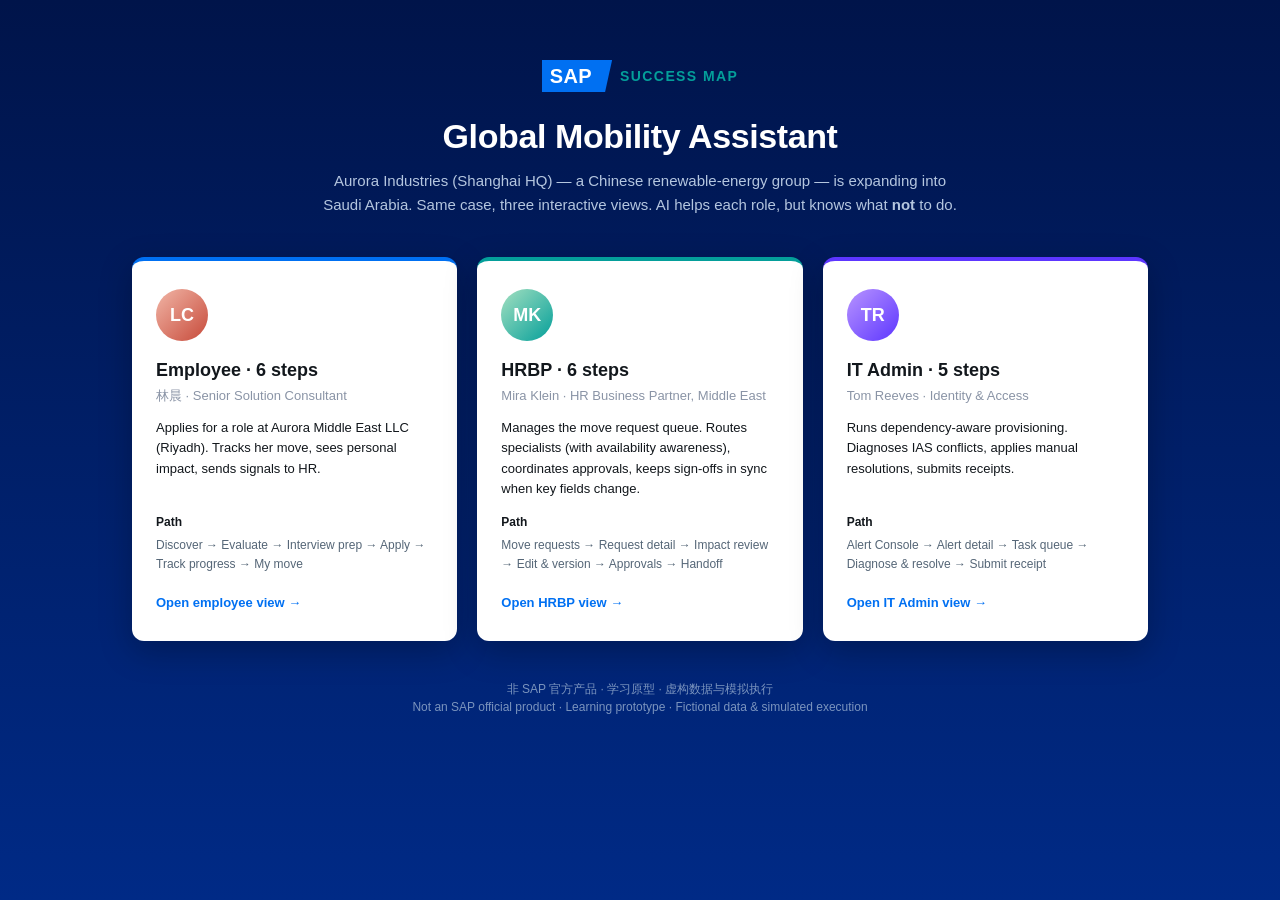
==== prototype/index.html @ 8faf38ea "Remove landing demo-note (redundant with live presentation)" ====
<!DOCTYPE html>
<html lang="en">
<head>
  <meta charset="UTF-8" />
  <meta name="viewport" content="width=device-width, initial-scale=1" />
  <title>Global Mobility Assistant · Role Selector</title>
  <link rel="stylesheet" href="shared/tokens.css" />
  <link rel="stylesheet" href="shared/shell.css" />
  <style>
    body { background: linear-gradient(180deg, #00144A 0%, #002A86 100%); min-height: 100vh; color: #fff; }
    .landing { max-width: 1080px; margin: 0 auto; padding: 60px 32px 100px; }
    .landing-header { text-align: center; margin-bottom: 40px; }
    .landing-header .logo { display: inline-flex; align-items: center; gap: 8px; margin-bottom: 20px; }
    .landing-header h1 { font-size: 34px; font-weight: 700; margin: 0 0 8px; letter-spacing: -0.4px; }
    .landing-header .subtitle { color: #B4C6DF; font-size: 15px; max-width: 640px; margin: 0 auto; line-height: 1.6; }
    .role-grid { display: grid; grid-template-columns: repeat(3, 1fr); gap: 20px; margin-bottom: 40px; }
    .role-card {
      background: #fff; color: var(--text-primary);
      border-radius: 12px; padding: 28px 24px; text-decoration: none;
      box-shadow: 0 10px 32px rgba(0,0,0,0.25);
      transition: transform 0.15s, box-shadow 0.15s;
      display: flex; flex-direction: column;
      border-top: 4px solid var(--sap-blue);
    }
    .role-card:hover { transform: translateY(-4px); box-shadow: 0 14px 42px rgba(0,0,0,0.3); text-decoration: none; }
    .role-card.employee { border-top-color: var(--role-employee); }
    .role-card.hrbp { border-top-color: var(--role-hrbp); }
    .role-card.it { border-top-color: var(--role-it); }
    .role-card .role-avatar {
      width: 52px; height: 52px; border-radius: 50%;
      display: flex; align-items: center; justify-content: center;
      color: #fff; font-weight: 700; font-size: 18px; margin-bottom: 16px;
    }
    .role-card.employee .role-avatar { background: linear-gradient(135deg, #F1B6A7, #C74A3A); }
    .role-card.hrbp .role-avatar     { background: linear-gradient(135deg, #A4E0C0, #049F9A); }
    .role-card.it .role-avatar       { background: linear-gradient(135deg, #B894FF, #5D36FF); }
    .role-card h2 { margin: 0 0 4px; font-size: 18px; }
    .role-card .role-person { color: var(--text-muted); font-size: 13px; margin-bottom: 12px; }
    .role-card .role-desc { color: var(--text-primary); font-size: 13px; line-height: 1.55; margin-bottom: 14px; flex: 1; }
    .role-card .steps { font-size: 12px; color: var(--text-secondary); line-height: 1.6; margin-bottom: 12px; }
    .role-card .steps b { display: block; color: var(--text-primary); margin-bottom: 4px; }
    .role-card .role-open { margin-top: 8px; color: var(--sap-blue); font-weight: 600; font-size: 13px; }
    .landing-footer { text-align: center; margin-top: 40px; color: #7A94BE; font-size: 12px; }
  </style>
</head>
<body>
  <div class="landing">
    <div class="landing-header">
      <div class="logo">
        <span class="brand-logo" style="background:#0070F2;color:#fff;font-weight:800;padding:6px 10px 6px 8px;font-size:20px;clip-path:polygon(0 0,100% 0,90% 100%,0 100%);padding-right:20px;">SAP</span>
        <span style="color:#049F9A; font-size:14px; letter-spacing:1.4px; font-weight:600;">SUCCESS MAP</span>
      </div>
      <h1>Global Mobility Assistant</h1>
      <div class="subtitle">
        Aurora Industries (Shanghai HQ) — a Chinese renewable-energy group — is expanding into Saudi Arabia.
        Same case, three interactive views. AI helps each role, but knows what <b>not</b> to do.
      </div>
    </div>

    <div class="role-grid">
      <a class="role-card employee" href="employee.html" target="_blank">
        <div class="role-avatar">LC</div>
        <h2>Employee · 6 steps</h2>
        <div class="role-person">林晨 · Senior Solution Consultant</div>
        <div class="role-desc">
          Applies for a role at Aurora Middle East LLC (Riyadh). Tracks her move, sees personal impact, sends signals to HR.
        </div>
        <div class="steps">
          <b>Path</b>
          Discover → Evaluate → Interview prep → Apply → Track progress → My move
        </div>
        <div class="role-open">Open employee view →</div>
      </a>

      <a class="role-card hrbp" href="hrbp.html" target="_blank">
        <div class="role-avatar">MK</div>
        <h2>HRBP · 6 steps</h2>
        <div class="role-person">Mira Klein · HR Business Partner, Middle East</div>
        <div class="role-desc">
          Manages the move request queue. Routes specialists (with availability awareness), coordinates approvals, keeps sign-offs in sync when key fields change.
        </div>
        <div class="steps">
          <b>Path</b>
          Move requests → Request detail → Impact review → Edit &amp; version → Approvals → Handoff
        </div>
        <div class="role-open">Open HRBP view →</div>
      </a>

      <a class="role-card it" href="it.html" target="_blank">
        <div class="role-avatar">TR</div>
        <h2>IT Admin · 5 steps</h2>
        <div class="role-person">Tom Reeves · Identity & Access</div>
        <div class="role-desc">
          Runs dependency-aware provisioning. Diagnoses IAS conflicts, applies manual resolutions, submits receipts.
        </div>
        <div class="steps">
          <b>Path</b>
          Alert Console → Alert detail → Task queue → Diagnose &amp; resolve → Submit receipt
        </div>
        <div class="role-open">Open IT Admin view →</div>
      </a>
    </div>

    <div class="landing-footer">
      非 SAP 官方产品 · 学习原型 · 虚构数据与模拟执行<br>
      Not an SAP official product · Learning prototype · Fictional data & simulated execution
    </div>
  </div>
</body>
</html>
---- prototype/shared/tokens.css ----
/* ============================================================
   Global Mobility Assistant — SAP Horizon design tokens
   Extracted from SAP_SuccessFactors.potx theme (structural only).
   Not for redistribution of SAP brand assets.
============================================================ */

:root {
  /* ---- SAP Horizon palette ---- */
  --sap-blue: #0070F2;          /* primary CTA / links */
  --sap-blue-hover: #0854A0;
  --sap-blue-2: #1B90FF;        /* sky blue accent */
  --sap-navy: #00144A;          /* top bar */
  --sap-navy-2: #002A86;
  --sap-teal: #049F9A;          /* "SUCCESS MAP" tone / decorative */
  --sap-teal-dark: #07838F;

  /* Joule */
  --joule-purple: #5D36FF;
  --joule-purple-hover: #4B27E0;
  --joule-purple-2: #7858FF;
  --joule-purple-soft: #F1EDFE;
  --joule-purple-border: #DCD0FA;
  --joule-purple-dark: #28004A;

  /* Status */
  --status-green: #188918;
  --status-green-2: #36A41D;
  --status-green-bg: #E6F4E6;
  --status-yellow: #8A6100;
  --status-yellow-bg: #FDF3D6;
  --status-red: #B0271A;
  --status-red-bg: #FBE7E4;
  --status-grey: #556677;
  --status-grey-bg: #EEF1F4;

  /* Neutrals */
  --text-primary: #12171C;
  --text-secondary: #556677;
  --text-muted: #8A94A6;
  --bg-page: #F5F6F7;
  --bg-card: #FFFFFF;
  --bg-strip: #EAF3FD;
  --border-soft: #E4E7EB;
  --border-mid: #C9CFD6;

  /* Capability tag palette */
  --tag-native: #34495E;
  --tag-native-bg: #E7ECF1;
  --tag-ai: var(--joule-purple);
  --tag-ai-bg: var(--joule-purple-soft);
  --tag-ext: #B04A0B;
  --tag-ext-bg: #FDECDD;

  /* Role accent — used to distinguish employee / HRBP / IT */
  --role-employee: #0070F2;
  --role-hrbp: #049F9A;
  --role-it: #5D36FF;

  --radius-card: 8px;
  --radius-btn: 4px;
  --shadow-card: 0 1px 2px rgba(0,20,74,0.05), 0 1px 3px rgba(0,20,74,0.04);

  /* SAP 72 Brand font stack — will fall back gracefully */
  --font-body: "72", "72 Brand", "72 Brand Medium",
               -apple-system, "Segoe UI", "Helvetica Neue", Arial, sans-serif;
}

* { box-sizing: border-box; }
html, body { margin: 0; padding: 0; height: 100%; }
body {
  font-family: var(--font-body);
  color: var(--text-primary);
  background: var(--bg-page);
  font-size: 14px;
  line-height: 1.45;
}
button { font-family: inherit; cursor: pointer; }
a { color: var(--sap-blue); text-decoration: none; }
a:hover { text-decoration: underline; }
---- prototype/shared/shell.css ----
/* ============================================================
   SF Success Map shell — shared across all 3 role pages
   Includes: top bar, main layout, cards, tables, buttons,
   info strips, capability tags, page header, phase stepper
============================================================ */

/* ---------------- Top bar ---------------- */
.topbar {
  background: var(--sap-navy);
  color: #fff;
  height: 56px;
  display: flex;
  align-items: center;
  padding: 0 20px;
  gap: 24px;
  position: sticky;
  top: 0;
  z-index: 40;
}
.brand {
  display: flex; align-items: center; gap: 6px;
}
.brand-logo {
  background: var(--sap-blue);
  color: #fff;
  font-weight: 800;
  padding: 5px 8px 5px 6px;
  font-size: 17px;
  letter-spacing: 0.4px;
  clip-path: polygon(0 0, 100% 0, 90% 100%, 0 100%);
  padding-right: 16px;
  line-height: 1;
}
.brand-suffix {
  color: var(--sap-teal);
  font-size: 12px;
  letter-spacing: 1.2px;
  font-weight: 600;
  padding-left: 6px;
}
.app-selector {
  display: flex; align-items: center; gap: 6px;
  padding: 6px 4px;
  cursor: pointer;
  font-weight: 600;
  font-size: 15px;
  color: #fff;
  margin-left: 6px;
}
.app-selector .caret { font-size: 11px; margin-top: 2px; opacity: 0.9; }

.searchbar {
  flex: 1;
  max-width: 460px;
  height: 32px;
  background: #FFFFFF;
  color: var(--text-muted);
  border-radius: 3px;
  padding: 0 12px;
  display: flex;
  align-items: center;
  font-style: italic;
  font-size: 13px;
  margin: 0 auto;
}

.topbar-icons {
  display: flex;
  align-items: center;
  gap: 18px;
}
.tb-icon {
  color: #fff;
  opacity: 0.9;
  cursor: pointer;
  font-size: 17px;
  position: relative;
  line-height: 1;
  display: inline-flex;
  align-items: center;
  justify-content: center;
  width: 22px; height: 22px;
}
.tb-icon:hover { opacity: 1; }
.tb-icon.joule-active {
  color: var(--joule-purple-2);
  opacity: 1;
}
.tb-icon .badge {
  position: absolute;
  top: -8px; right: -10px;
  background: #E00E28;
  color: #fff;
  font-size: 9px;
  padding: 1px 4px;
  border-radius: 8px;
  font-weight: 700;
  line-height: 1.2;
  min-width: 15px;
  text-align: center;
}

/* Role badge in top bar (small chip near avatar) */
.role-chip {
  padding: 4px 10px;
  border-radius: 12px;
  font-size: 11px;
  font-weight: 600;
  background: rgba(255,255,255,0.15);
  color: #fff;
  border: 1px solid rgba(255,255,255,0.25);
  letter-spacing: 0.3px;
}

.avatar {
  width: 32px; height: 32px;
  border-radius: 50%;
  color: #fff;
  display: flex; align-items: center; justify-content: center;
  font-weight: 600;
  font-size: 12px;
}
.avatar.employee { background: linear-gradient(135deg, #F1B6A7, #C74A3A); }
.avatar.hrbp     { background: linear-gradient(135deg, #A4E0C0, #049F9A); }
.avatar.it       { background: linear-gradient(135deg, #B894FF, #5D36FF); }

/* ---------------- Main layout ---------------- */
.app-shell {
  display: flex;
  min-height: calc(100vh - 56px);
}
.main-area {
  flex: 1;
  padding: 22px 32px 80px;
  overflow-y: auto;
  transition: margin-right 0.2s;
  max-width: 100%;
}
.main-area.joule-open { margin-right: 380px; }

/* ---------------- Page header ---------------- */
.page-header {
  display: flex;
  justify-content: space-between;
  align-items: center;
  margin-bottom: 18px;
  gap: 20px;
}
.page-title-wrap { flex: 1; }
.page-title {
  font-size: 24px;
  font-weight: 700;
  color: var(--text-primary);
  margin: 0;
  letter-spacing: -0.2px;
}
.page-sub {
  color: var(--text-secondary);
  font-size: 13px;
  margin-top: 4px;
}
.page-actions { display: flex; gap: 10px; align-items: center; }

/* ---------------- Buttons ---------------- */
.btn {
  border: 1px solid var(--border-mid);
  background: #fff;
  color: var(--text-primary);
  padding: 7px 14px;
  border-radius: var(--radius-btn);
  font-size: 13px;
  font-weight: 500;
}
.btn:hover:not(:disabled) { background: #F5F7FA; }
.btn.primary {
  background: var(--sap-blue);
  color: #fff;
  border-color: var(--sap-blue);
}
.btn.primary:hover:not(:disabled) { background: var(--sap-blue-hover); border-color: var(--sap-blue-hover); }
.btn.outlined {
  background: #fff;
  color: var(--sap-blue);
  border-color: var(--sap-blue);
}
.btn.outlined:hover { background: #EAF3FD; }
.btn.ghost { border-color: transparent; background: transparent; color: var(--sap-blue); }
.btn.danger { color: var(--status-red); border-color: var(--status-red); }
.btn.danger:hover:not(:disabled) { background: #FDF0EE; }
.btn:disabled { opacity: 0.5; cursor: not-allowed; }
.btn.sm { padding: 4px 10px; font-size: 12px; }

/* ---------------- Cards ---------------- */
.card {
  background: var(--bg-card);
  border: 1px solid var(--border-soft);
  border-radius: var(--radius-card);
  box-shadow: var(--shadow-card);
  margin-bottom: 16px;
  padding: 18px 20px;
}
.card-header {
  display: flex;
  justify-content: space-between;
  align-items: flex-start;
  margin-bottom: 14px;
  gap: 12px;
}
.card-title {
  font-size: 15px;
  font-weight: 600;
  color: var(--text-primary);
  margin: 0;
}
.card-sub {
  color: var(--text-secondary);
  font-size: 12px;
  margin-top: 4px;
}
.card-body { color: var(--text-primary); font-size: 13px; }

/* Capability tag (traceable to spec §3) */
.cap-tag {
  display: inline-block;
  font-size: 11px;
  padding: 2px 8px;
  border-radius: 10px;
  font-weight: 600;
  white-space: nowrap;
}
.cap-tag.native { background: var(--tag-native-bg); color: var(--tag-native); }
.cap-tag.ai { background: var(--tag-ai-bg); color: var(--tag-ai); }
.cap-tag.ext { background: var(--tag-ext-bg); color: var(--tag-ext); }

/* Status pills */
.pill {
  display: inline-block;
  font-size: 11px;
  padding: 2px 8px;
  border-radius: 10px;
  font-weight: 600;
}
.pill.green  { background: var(--status-green-bg);  color: var(--status-green); }
.pill.yellow { background: var(--status-yellow-bg); color: var(--status-yellow); }
.pill.red    { background: var(--status-red-bg);    color: var(--status-red); }
.pill.grey   { background: var(--status-grey-bg);   color: var(--status-grey); }
.pill.blue   { background: #E5F0FE; color: var(--sap-blue); }

/* Info strip */
.info-strip {
  background: var(--bg-strip);
  border: 1px solid #C7DBF7;
  color: #10314E;
  padding: 12px 16px;
  border-radius: 6px;
  font-size: 13px;
  margin-bottom: 16px;
  display: flex;
  align-items: flex-start;
  gap: 10px;
}
.info-strip .i-icon {
  width: 20px; height: 20px;
  background: var(--sap-blue); color: #fff;
  border-radius: 50%;
  display: flex; align-items: center; justify-content: center;
  font-weight: 700; font-size: 11px;
  flex-shrink: 0;
  font-style: italic;
}
.info-strip.warn { background: #FEF6E6; border-color: #F0D797; color: #6B4C00; }
.info-strip.warn .i-icon { background: #B58105; }
.info-strip.danger { background: var(--status-red-bg); border-color: #EFB4AC; color: var(--status-red); }
.info-strip.danger .i-icon { background: var(--status-red); }
.info-strip.success { background: var(--status-green-bg); border-color: #A9D9B8; color: var(--status-green); }
.info-strip.success .i-icon { background: var(--status-green); }

/* ---------------- Conclusion banner (Phase 6-style) ---------------- */
.conclusion-banner {
  background: linear-gradient(90deg, #FFF9E6, #FFF3D1);
  border: 1px solid #F0D797;
  border-left: 4px solid #D4991B;
  border-radius: 6px;
  padding: 16px 20px;
  margin-bottom: 20px;
  display: flex;
  align-items: center;
  gap: 14px;
}
.conclusion-banner .cb-icon {
  width: 36px; height: 36px;
  background: #D4991B; color: #fff;
  border-radius: 50%;
  display: flex; align-items: center; justify-content: center;
  font-weight: 700; font-size: 18px;
  flex-shrink: 0;
}
.conclusion-banner .cb-title { font-size: 16px; font-weight: 700; color: #6B4C00; margin: 0 0 2px; }
.conclusion-banner .cb-sub { font-size: 13px; color: #6B4C00; }
.conclusion-banner.green {
  background: linear-gradient(90deg, #EAF7EE, #D6EFDF);
  border-color: #A9D9B8;
  border-left-color: var(--status-green);
}
.conclusion-banner.green .cb-icon { background: var(--status-green); }
.conclusion-banner.green .cb-title,
.conclusion-banner.green .cb-sub { color: #1A4C29; }
.conclusion-banner.red {
  background: linear-gradient(90deg, #FDECE9, #FBDCD6);
  border-color: #EFB4AC;
  border-left-color: var(--status-red);
}
.conclusion-banner.red .cb-icon { background: var(--status-red); }
.conclusion-banner.red .cb-title,
.conclusion-banner.red .cb-sub { color: #6E1A11; }

/* ---------------- Data tables ---------------- */
.data-table {
  width: 100%;
  border-collapse: collapse;
  font-size: 13px;
}
.data-table th {
  text-align: left;
  padding: 10px;
  color: var(--text-secondary);
  font-weight: 600;
  border-bottom: 1px solid var(--border-soft);
  font-size: 12px;
  background: #FAFBFC;
}
.data-table td {
  padding: 10px;
  border-bottom: 1px solid var(--border-soft);
  vertical-align: top;
}
.data-table tr:last-child td { border-bottom: none; }
.data-table tr:hover td { background: #F7F8FA; }

/* ---------------- Progress track (employee milestones) ---------------- */
.progress-track {
  display: flex;
  gap: 0;
  padding: 20px 8px;
  overflow-x: auto;
}
.progress-step {
  flex: 1;
  min-width: 130px;
  text-align: center;
  position: relative;
  padding: 0 8px;
}
.progress-step::after {
  content: "";
  position: absolute;
  top: 16px; right: -50%;
  width: 100%; height: 2px;
  background: var(--border-mid);
  z-index: 0;
}
.progress-step:last-child::after { display: none; }
.progress-step.done::after { background: var(--status-green); }
.progress-step .dot {
  width: 32px; height: 32px;
  border-radius: 50%;
  background: #EEF1F4;
  border: 2px solid var(--border-mid);
  color: var(--text-secondary);
  display: flex; align-items: center; justify-content: center;
  font-weight: 700; font-size: 13px;
  margin: 0 auto;
  position: relative;
  z-index: 1;
}
.progress-step.done .dot {
  background: var(--status-green);
  border-color: var(--status-green);
  color: #fff;
}
.progress-step.active .dot {
  background: var(--sap-blue);
  border-color: var(--sap-blue);
  color: #fff;
  box-shadow: 0 0 0 4px rgba(0,112,242,0.15);
}
.progress-step .label {
  font-size: 12px;
  font-weight: 600;
  color: var(--text-primary);
  margin-top: 8px;
  line-height: 1.3;
}
.progress-step .sub { font-size: 11px; color: var(--text-muted); margin-top: 2px; }

/* ---------------- Utilities ---------------- */
.two-col { display: grid; grid-template-columns: 1fr 1fr; gap: 16px; }
.three-col { display: grid; grid-template-columns: repeat(3, 1fr); gap: 12px; }
.kv-list { list-style: none; padding: 0; margin: 0; }
.kv-list li { display: flex; padding: 7px 0; border-bottom: 1px dashed var(--border-soft); font-size: 13px; }
.kv-list li:last-child { border-bottom: none; }
.kv-list .k { width: 200px; color: var(--text-secondary); flex-shrink: 0; }
.kv-list .v { color: var(--text-primary); }

.mb-8 { margin-bottom: 8px; }
.mb-16 { margin-bottom: 16px; }
.mt-8 { margin-top: 8px; }
.mt-16 { margin-top: 16px; }
.hidden { display: none !important; }
.row { display: flex; gap: 8px; align-items: center; }
.row.wrap { flex-wrap: wrap; }
.spacer { flex: 1; }
.muted { color: var(--text-muted); font-size: 12px; }
.small { font-size: 12px; }
.mono { font-family: "SF Mono", Consolas, monospace; font-size: 12px; }
.bold { font-weight: 600; }
.chip { display: inline-block; padding: 2px 8px; background: #EEF1F4; border-radius: 10px; font-size: 11px; color: var(--text-secondary); }

/* Handoff card columns */
.handoff-col {
  padding: 12px 14px;
  border-radius: 6px;
  border: 1px solid var(--border-soft);
  background: #FAFBFC;
}
.handoff-col h4 { margin: 0 0 10px; font-size: 13px; font-weight: 600; display: flex; align-items: center; gap: 6px; }
.handoff-col.done { background: #F1F9F3; border-color: #C5E4CE; }
.handoff-col.done h4 { color: var(--status-green); }
.handoff-col.progress { background: #FFF9E6; border-color: #F0D797; }
.handoff-col.progress h4 { color: #8A6100; }
.handoff-col.paused { background: #F5F6F7; border-color: var(--border-mid); }
.handoff-col.paused h4 { color: var(--text-secondary); }
.handoff-col ul { margin: 0; padding-left: 0; list-style: none; }
.handoff-col li { font-size: 12.5px; padding: 6px 0; border-bottom: 1px dashed rgba(0,0,0,0.06); line-height: 1.5; }
.handoff-col li:last-child { border-bottom: none; }
.handoff-col li .sub { display: block; color: var(--text-muted); font-size: 11px; margin-top: 2px; }

/* Src labels */
.src-tag {
  display: inline-block;
  padding: 1px 6px;
  border-radius: 3px;
  background: #EEF1F4;
  color: var(--text-secondary);
  font-size: 11px;
  margin-left: 4px;
}
.src-tag.system { background: #E7ECF1; color: #34495E; }
.src-tag.self { background: #FFF3D6; color: #8A6100; }
.src-tag.unverified { background: #FBE7E4; color: var(--status-red); }

/* Global footer (compliance) */
.global-footer {
  position: fixed;
  left: 0; right: 0; bottom: 0;
  background: #FEF6E6;
  color: #6B4C00;
  border-top: 1px solid #F0D797;
  padding: 6px 20px;
  font-size: 11.5px;
  text-align: center;
  z-index: 30;
  font-weight: 500;
}
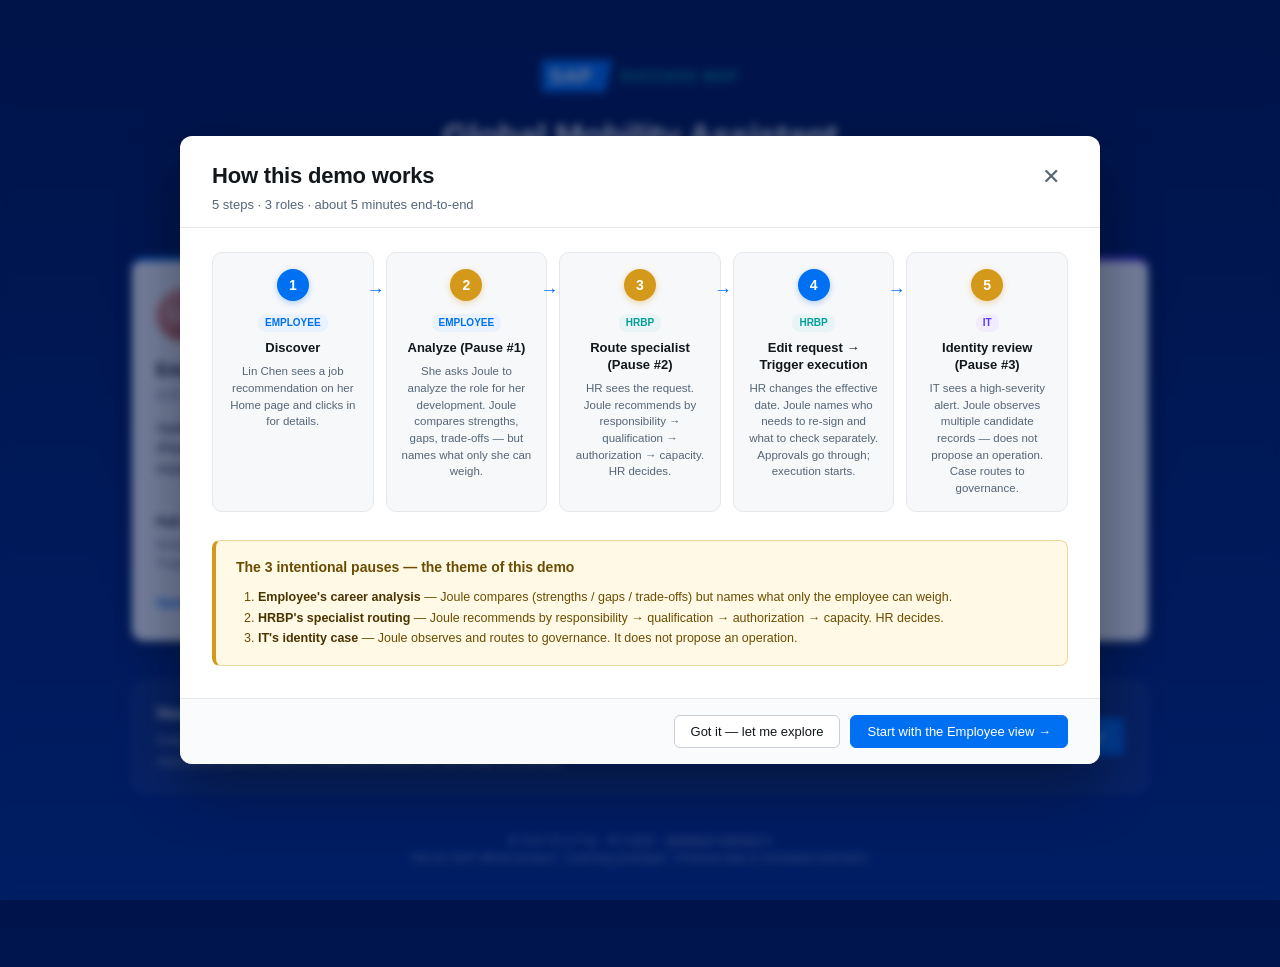
==== commit ce775294: "Add 5-layer guidance system: Landing intro, role ribbon, hint bubbles, Joule onboarding hooks, Guide" ====
--- a/prototype/index.html
+++ b/prototype/index.html
@@ -2,10 +2,11 @@
 <html lang="en">
 <head>
   <meta charset="UTF-8" />
-  <meta name="viewport" content="width=device-width, initial-scale=1" />
+  <meta name="viewport" content="width=device-width, initial-scale=1, viewport-fit=cover" />
   <title>Global Mobility Assistant · Role Selector</title>
   <link rel="stylesheet" href="shared/tokens.css" />
   <link rel="stylesheet" href="shared/shell.css" />
+  <link rel="stylesheet" href="shared/guide.css" />
   <style>
     body { background: linear-gradient(180deg, #00144A 0%, #002A86 100%); min-height: 100vh; color: #fff; }
     .landing { max-width: 1080px; margin: 0 auto; padding: 60px 32px 100px; }
@@ -41,6 +42,56 @@
     .role-card .steps b { display: block; color: var(--text-primary); margin-bottom: 4px; }
     .role-card .role-open { margin-top: 8px; color: var(--sap-blue); font-weight: 600; font-size: 13px; }
     .landing-footer { text-align: center; margin-top: 40px; color: #7A94BE; font-size: 12px; }
+
+    .landing-how-to {
+      background: rgba(255,255,255,0.06);
+      border: 1px solid rgba(255,255,255,0.14);
+      border-radius: 12px;
+      padding: 20px 24px;
+      margin-top: 20px;
+      color: #E3ECFA;
+    }
+    .landing-how-to .how-to-header {
+      display: flex;
+      justify-content: space-between;
+      align-items: center;
+      gap: 20px;
+    }
+    .landing-how-to h3 {
+      margin: 0 0 6px;
+      font-size: 16px;
+      color: #fff;
+    }
+    .landing-how-to p {
+      margin: 0;
+      font-size: 13px;
+      line-height: 1.55;
+      color: #B4C6DF;
+      max-width: 640px;
+    }
+    .landing-how-to .btn.primary {
+      flex-shrink: 0;
+      padding: 10px 18px;
+      font-size: 13px;
+      white-space: nowrap;
+    }
+    @media (max-width: 768px) {
+      .landing-how-to .how-to-header { flex-direction: column; align-items: flex-start; }
+    }
+
+    /* ============ Mobile adaptation · < 768px ============ */
+    @media (max-width: 768px) {
+      .landing { padding: 30px 16px 80px; }
+      .landing-header { margin-bottom: 24px; }
+      .landing-header h1 { font-size: 26px; }
+      .landing-header .subtitle { font-size: 13px; padding: 0 8px; }
+      .role-grid { grid-template-columns: 1fr; gap: 14px; margin-bottom: 24px; }
+      .role-card { padding: 20px 18px; }
+      .role-card h2 { font-size: 16px; }
+      .role-card .role-avatar { width: 44px; height: 44px; font-size: 16px; margin-bottom: 12px; }
+      .role-card .steps { font-size: 11.5px; }
+      .landing-footer { font-size: 11px; margin-top: 24px; }
+    }
   </style>
 </head>
 <body>
@@ -58,7 +109,7 @@
     </div>
 
     <div class="role-grid">
-      <a class="role-card employee" href="employee.html" target="_blank">
+      <a class="role-card employee" href="home.html" target="_blank">
         <div class="role-avatar">LC</div>
         <h2>Employee · 6 steps</h2>
         <div class="role-person">林晨 · Senior Solution Consultant</div>
@@ -101,10 +152,27 @@
       </a>
     </div>
 
+    <div class="landing-how-to">
+      <div class="how-to-header">
+        <div>
+          <h3>How this demo works</h3>
+          <p>Follow along as a Chinese renewables group moves an employee from Shanghai to Riyadh. Three roles, three intentional pauses where AI stops and hands the next step to a human.</p>
+        </div>
+        <button class="btn primary" id="learnMoreBtn">See the full walkthrough</button>
+      </div>
+    </div>
+
     <div class="landing-footer">
       非 SAP 官方产品 · 学习原型 · 虚构数据与模拟执行<br>
       Not an SAP official product · Learning prototype · Fictional data & simulated execution
     </div>
   </div>
+
+  <script src="shared/guide.js"></script>
+  <script>
+    // Mount the guide overlay; auto-shows on first visit (once per session)
+    const guide = window.GUIDE.mountGuideOverlay();
+    document.getElementById("learnMoreBtn").addEventListener("click", () => guide.show());
+  </script>
 </body>
 </html>
--- a/prototype/shared/shell.css
+++ b/prototype/shared/shell.css
@@ -462,3 +462,83 @@
   z-index: 30;
   font-weight: 500;
 }
+
+/* ============================================================
+   Mobile adaptation · < 768px
+   Applies globally to all pages. Page-specific overrides may add
+   additional rules in their own <style> blocks.
+============================================================ */
+@media (max-width: 768px) {
+  /* ---- Top bar ---- */
+  .topbar {
+    padding: 0 12px;
+    gap: 8px;
+    height: 52px;
+  }
+  .topbar .brand-suffix { display: none; }
+  .topbar .searchbar { display: none; }
+  .topbar .app-selector { font-size: 14px; margin-left: 2px; max-width: 160px; overflow: hidden; text-overflow: ellipsis; white-space: nowrap; }
+  .topbar-icons { gap: 12px; }
+  .topbar-icons .tb-icon[title="Search"],
+  .topbar-icons .tb-icon[title="Insights"] { display: none; }
+  .topbar-icons .role-chip { display: none; }
+
+  /* ---- Main layout ---- */
+  .app-shell { flex-direction: column; }
+  .main-area { padding: 14px 14px 96px; }
+  .main-area.joule-open { margin-right: 0; }   /* mobile: Joule becomes bottom sheet */
+
+  /* ---- Page header ---- */
+  .page-header {
+    flex-direction: column;
+    align-items: flex-start;
+    gap: 12px;
+  }
+  .page-title { font-size: 20px; }
+  .page-actions { flex-wrap: wrap; width: 100%; }
+  .page-actions .btn { flex: 0 1 auto; }
+
+  /* ---- Cards ---- */
+  .card { padding: 14px 14px; }
+  .card-header { flex-direction: column; align-items: flex-start; gap: 8px; }
+
+  /* ---- Grids collapse ---- */
+  .two-col { grid-template-columns: 1fr; }
+  .three-col { grid-template-columns: 1fr; }
+
+  /* ---- Tables: horizontal scroll rather than compressed layout ---- */
+  .card > .data-table,
+  .card table.data-table {
+    display: block;
+    overflow-x: auto;
+    -webkit-overflow-scrolling: touch;
+    white-space: nowrap;
+  }
+  .data-table th, .data-table td { padding: 8px 10px; }
+
+  /* ---- Key-value lists ---- */
+  .kv-list li { flex-direction: column; gap: 2px; padding: 8px 0; }
+  .kv-list .k { width: auto; font-size: 12px; }
+
+  /* ---- Progress track (employee milestones) ---- */
+  .progress-track { flex-direction: column; padding: 10px 0; }
+  .progress-step { min-width: 0; text-align: left; padding: 10px 0; }
+  .progress-step::after { display: none; }
+  .progress-step .dot { display: inline-flex; vertical-align: middle; margin: 0 8px 0 0; }
+  .progress-step .label { display: inline; }
+
+  /* ---- Handoff columns collapse to 1 col ---- */
+  .handoff-col { padding: 12px 14px; }
+
+  /* ---- Info strip readability ---- */
+  .info-strip { font-size: 12.5px; padding: 10px 12px; }
+
+  /* ---- Footer: shorter text on mobile ---- */
+  .global-footer { font-size: 10.5px; padding: 5px 10px; }
+}
+
+/* Tablet mid range · 768px – 1024px */
+@media (min-width: 769px) and (max-width: 1024px) {
+  .main-area.joule-open { margin-right: 340px; }
+  .three-col { grid-template-columns: repeat(2, 1fr); }
+}
--- a/prototype/shared/guide.css
+++ b/prototype/shared/guide.css
@@ -0,0 +1,313 @@
+/* ============================================================
+   Guidance layers · CSS
+   Layer 2 · role-context ribbon
+   Layer 3 · hint bubbles
+   Layer 4 · Joule onboarding (styled via existing joule.css)
+   Layer 5 · Guide button + step diagram overlay
+============================================================ */
+
+/* ---- Layer 2 · Role context ribbon (below topbar) ---- */
+.role-ribbon {
+  background: linear-gradient(90deg, #FFF9E6 0%, #FFF3D1 50%, #FFF9E6 100%);
+  border-bottom: 1px solid #F0D797;
+  padding: 8px 20px;
+  display: flex;
+  align-items: center;
+  gap: 12px;
+  font-size: 12.5px;
+  color: #6B4C00;
+  position: relative;
+  z-index: 25;
+}
+.role-ribbon .rr-icon {
+  width: 22px; height: 22px;
+  background: #D4991B;
+  color: #fff;
+  border-radius: 50%;
+  display: flex; align-items: center; justify-content: center;
+  font-weight: 700; font-size: 12px;
+  flex-shrink: 0;
+}
+.role-ribbon .rr-text { flex: 1; line-height: 1.4; }
+.role-ribbon .rr-text b { color: #6B4C00; }
+.role-ribbon .rr-close {
+  background: transparent;
+  border: none;
+  color: #6B4C00;
+  cursor: pointer;
+  font-size: 16px;
+  padding: 0 4px;
+  opacity: 0.6;
+}
+.role-ribbon .rr-close:hover { opacity: 1; }
+.role-ribbon.hidden { display: none; }
+@media (max-width: 768px) {
+  .role-ribbon { padding: 8px 12px; font-size: 11.5px; gap: 8px; }
+}
+
+/* ---- Layer 3 · Hint bubble (page-level tooltip) ---- */
+.hint-bubble {
+  position: fixed;
+  background: #1B2A3D;
+  color: #fff;
+  padding: 12px 16px 12px 14px;
+  border-radius: 10px;
+  font-size: 13px;
+  line-height: 1.5;
+  max-width: 320px;
+  box-shadow: 0 8px 24px rgba(0,20,74,0.25);
+  z-index: 60;
+  animation: hint-bubble-pop 0.3s ease-out;
+}
+@keyframes hint-bubble-pop {
+  from { opacity: 0; transform: translateY(6px); }
+  to   { opacity: 1; transform: translateY(0); }
+}
+.hint-bubble::before {
+  content: "💡";
+  margin-right: 6px;
+}
+.hint-bubble .hb-title {
+  font-weight: 700;
+  margin-bottom: 4px;
+  display: block;
+}
+.hint-bubble .hb-close {
+  background: transparent;
+  border: none;
+  color: rgba(255,255,255,0.7);
+  cursor: pointer;
+  font-size: 14px;
+  position: absolute;
+  top: 6px;
+  right: 8px;
+  padding: 2px 4px;
+}
+.hint-bubble .hb-close:hover { color: #fff; }
+.hint-bubble.hidden { display: none; }
+.hint-bubble .hb-arrow {
+  position: absolute;
+  width: 0; height: 0;
+  border: 8px solid transparent;
+}
+.hint-bubble .hb-arrow.up {
+  top: -16px; left: 24px;
+  border-bottom-color: #1B2A3D;
+}
+.hint-bubble .hb-arrow.right {
+  right: -16px; top: 20px;
+  border-left-color: #1B2A3D;
+}
+
+/* ---- Layer 5 · Guide overlay ---- */
+.guide-trigger {
+  cursor: pointer;
+  position: relative;
+}
+.guide-trigger .guide-trigger-dot {
+  position: absolute;
+  top: -2px; right: -4px;
+  width: 8px; height: 8px;
+  background: #FFB03A;
+  border-radius: 50%;
+  border: 2px solid var(--sap-navy, #00144A);
+  animation: guide-pulse 2s ease-in-out infinite;
+}
+@keyframes guide-pulse {
+  0%, 100% { transform: scale(1); opacity: 1; }
+  50% { transform: scale(1.3); opacity: 0.7; }
+}
+.guide-trigger.seen .guide-trigger-dot { display: none; }
+
+.guide-overlay {
+  position: fixed;
+  inset: 0;
+  background: rgba(0, 20, 74, 0.55);
+  backdrop-filter: blur(4px);
+  z-index: 200;
+  display: flex;
+  align-items: center;
+  justify-content: center;
+  padding: 24px;
+  animation: guide-fade-in 0.25s ease-out;
+}
+@keyframes guide-fade-in { from { opacity: 0; } to { opacity: 1; } }
+.guide-overlay.hidden { display: none; }
+
+.guide-panel {
+  background: #fff;
+  border-radius: 12px;
+  max-width: 920px;
+  width: 100%;
+  max-height: 88vh;
+  overflow-y: auto;
+  box-shadow: 0 20px 60px rgba(0,0,0,0.4);
+  position: relative;
+}
+.guide-panel-header {
+  padding: 24px 32px 12px;
+  border-bottom: 1px solid #E4E7EB;
+  display: flex;
+  justify-content: space-between;
+  align-items: flex-start;
+  gap: 20px;
+}
+.guide-panel-header h2 {
+  margin: 0;
+  font-size: 22px;
+  color: var(--text-primary);
+  letter-spacing: -0.2px;
+}
+.guide-panel-header .guide-sub {
+  font-size: 13px;
+  color: var(--text-secondary);
+  margin-top: 4px;
+}
+.guide-close {
+  background: transparent;
+  border: none;
+  color: var(--text-secondary);
+  cursor: pointer;
+  font-size: 22px;
+  padding: 4px 8px;
+  border-radius: 6px;
+}
+.guide-close:hover { background: #F5F7FA; color: var(--text-primary); }
+
+.guide-panel-body {
+  padding: 24px 32px 32px;
+}
+
+/* Step diagram: 5 numbered steps with connectors */
+.guide-steps {
+  display: grid;
+  grid-template-columns: repeat(5, 1fr);
+  gap: 12px;
+  position: relative;
+  margin-bottom: 28px;
+}
+.guide-step {
+  background: #F7F8FA;
+  border: 1px solid #E4E7EB;
+  border-radius: 10px;
+  padding: 16px 14px 14px;
+  position: relative;
+  text-align: center;
+}
+.guide-step-num {
+  width: 32px; height: 32px;
+  background: var(--sap-blue);
+  color: #fff;
+  border-radius: 50%;
+  display: flex;
+  align-items: center;
+  justify-content: center;
+  font-weight: 700;
+  font-size: 14px;
+  margin: 0 auto 10px;
+  box-shadow: 0 2px 6px rgba(0,112,242,0.3);
+}
+.guide-step.pause .guide-step-num {
+  background: #D4991B;
+  box-shadow: 0 2px 6px rgba(212,153,27,0.35);
+}
+.guide-step h4 {
+  margin: 0 0 6px;
+  font-size: 13px;
+  font-weight: 700;
+  color: var(--text-primary);
+  line-height: 1.3;
+}
+.guide-step p {
+  margin: 0;
+  font-size: 11.5px;
+  color: var(--text-secondary);
+  line-height: 1.45;
+}
+.guide-step .guide-step-role {
+  display: inline-block;
+  font-size: 10px;
+  font-weight: 600;
+  padding: 2px 7px;
+  border-radius: 8px;
+  margin-bottom: 8px;
+}
+.guide-step .guide-step-role.employee { background: #EAF3FD; color: var(--sap-blue); }
+.guide-step .guide-step-role.hrbp { background: #E8F4F5; color: var(--sap-teal); }
+.guide-step .guide-step-role.it { background: var(--joule-purple-soft); color: var(--joule-purple); }
+
+/* Arrows between steps */
+.guide-step::after {
+  content: "→";
+  position: absolute;
+  right: -12px;
+  top: 24px;
+  color: var(--sap-blue);
+  font-weight: 700;
+  font-size: 18px;
+  z-index: 2;
+}
+.guide-step:last-child::after { display: none; }
+
+/* Pauses callout */
+.guide-pauses {
+  background: #FFF9E6;
+  border: 1px solid #F0D797;
+  border-left: 4px solid #D4991B;
+  border-radius: 8px;
+  padding: 16px 20px;
+  margin-top: 8px;
+}
+.guide-pauses h3 {
+  margin: 0 0 10px;
+  font-size: 14px;
+  color: #6B4C00;
+}
+.guide-pauses ol {
+  margin: 0;
+  padding-left: 22px;
+  font-size: 12.5px;
+  color: #6B4C00;
+  line-height: 1.65;
+}
+.guide-pauses ol li strong { color: #4A3400; }
+
+.guide-actions {
+  display: flex;
+  gap: 10px;
+  justify-content: flex-end;
+  padding: 16px 32px;
+  border-top: 1px solid #E4E7EB;
+  background: #FAFBFC;
+  border-radius: 0 0 12px 12px;
+}
+.guide-btn {
+  border: 1px solid #C9CFD6;
+  background: #fff;
+  color: var(--text-primary);
+  padding: 8px 16px;
+  border-radius: 6px;
+  font-size: 13px;
+  font-weight: 500;
+  cursor: pointer;
+  font-family: inherit;
+}
+.guide-btn.primary {
+  background: var(--sap-blue);
+  color: #fff;
+  border-color: var(--sap-blue);
+}
+.guide-btn.primary:hover { background: var(--sap-blue-hover); }
+.guide-btn:hover:not(.primary) { background: #F5F7FA; }
+
+@media (max-width: 768px) {
+  .guide-panel-header { padding: 18px 18px 10px; }
+  .guide-panel-header h2 { font-size: 18px; }
+  .guide-panel-body { padding: 18px; }
+  .guide-steps { grid-template-columns: 1fr; gap: 10px; }
+  .guide-step::after { display: none; }
+  .guide-step { text-align: left; display: flex; gap: 12px; align-items: flex-start; }
+  .guide-step-num { margin: 0; flex-shrink: 0; }
+  .guide-step-content { flex: 1; }
+  .guide-actions { padding: 14px 18px; }
+}
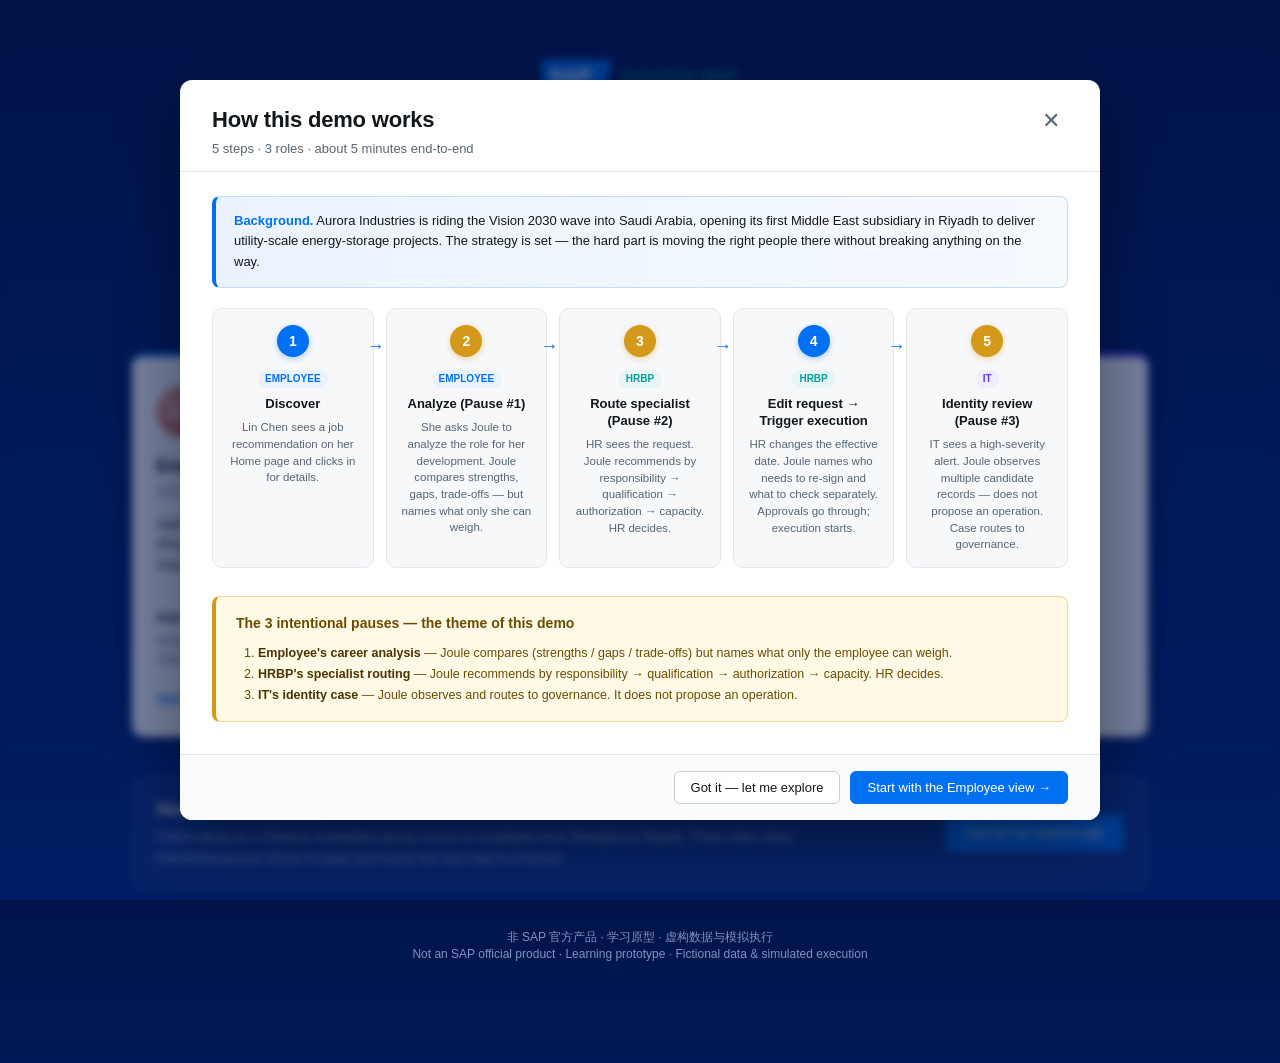
==== commit 002b49e7: "Add Vision 2030 scene context to Landing subtitle and Guide overlay" ====
--- a/prototype/index.html
+++ b/prototype/index.html
@@ -103,8 +103,10 @@
       </div>
       <h1>Global Mobility Assistant</h1>
       <div class="subtitle">
-        Aurora Industries (Shanghai HQ) — a Chinese renewable-energy group — is expanding into Saudi Arabia.
-        Same case, three interactive views. AI helps each role, but knows what <b>not</b> to do.
+        Aurora Industries — a Chinese renewable-energy group — is riding the Vision 2030 wave into Saudi Arabia,
+        opening its first Middle East subsidiary in Riyadh to deliver utility-scale energy-storage projects.
+        <br><br>
+        The hardest part isn't the strategy — it's moving the right people there. Same case, three interactive views. AI helps each role, but knows what <b>not</b> to do.
       </div>
     </div>
 
--- a/prototype/shared/guide.css
+++ b/prototype/shared/guide.css
@@ -177,6 +177,20 @@
 .guide-panel-body {
   padding: 24px 32px 32px;
 }
+
+/* Context blurb at the top of guide body */
+.guide-context {
+  background: linear-gradient(90deg, #EAF3FD 0%, #F5FAFF 100%);
+  border: 1px solid #C7DBF7;
+  border-left: 4px solid var(--sap-blue);
+  border-radius: 8px;
+  padding: 14px 18px;
+  margin-bottom: 20px;
+  font-size: 13px;
+  line-height: 1.6;
+  color: var(--text-primary);
+}
+.guide-context strong { color: var(--sap-blue); font-weight: 700; }
 
 /* Step diagram: 5 numbered steps with connectors */
 .guide-steps {
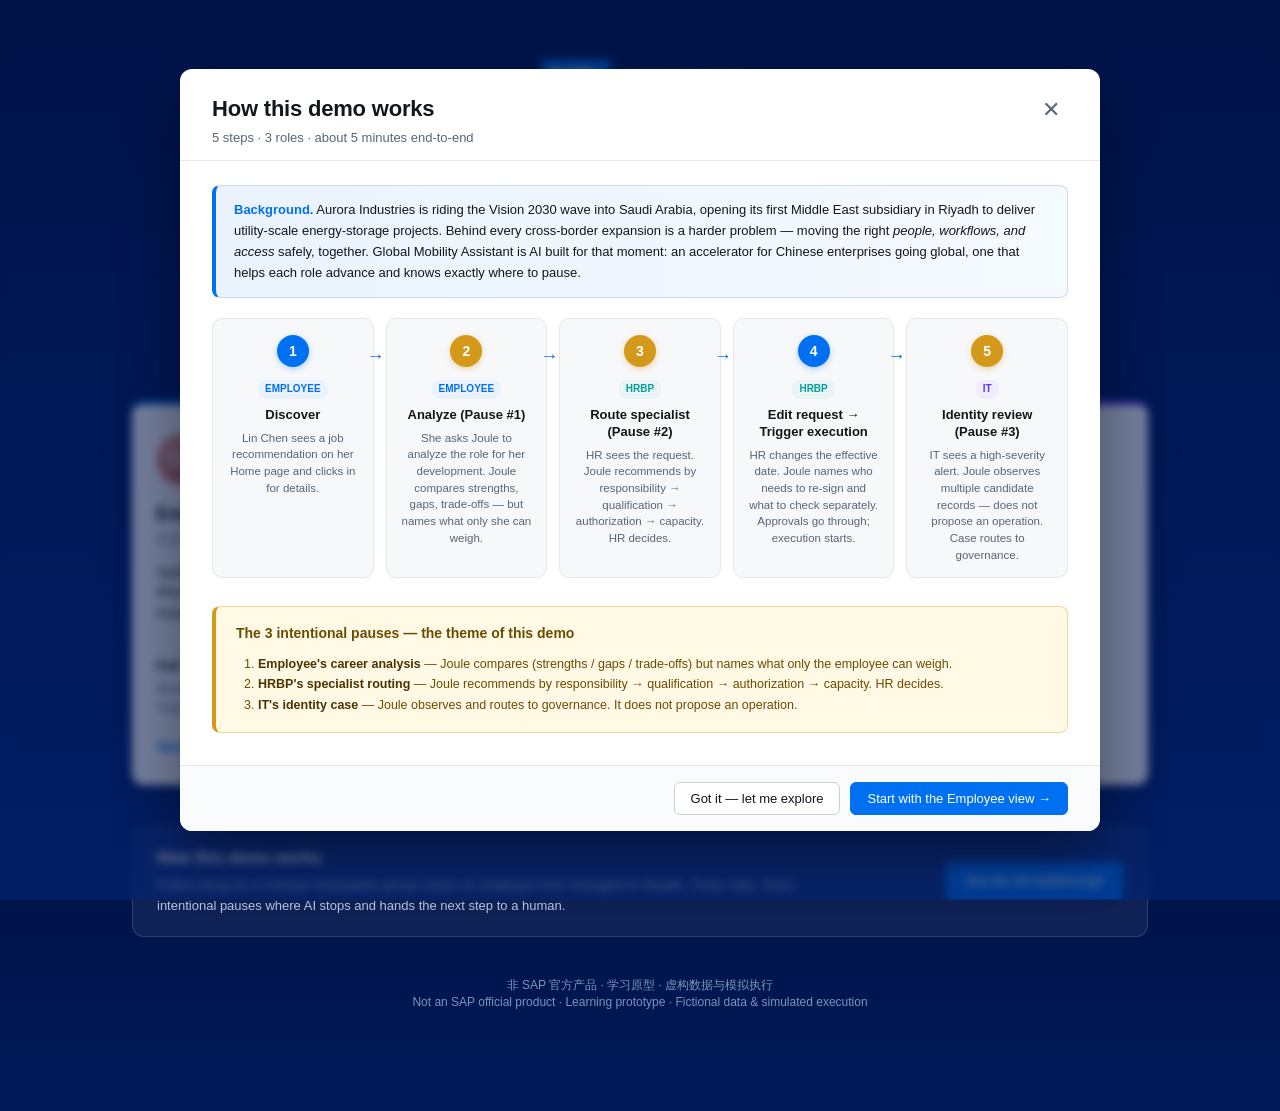
==== commit 537077ea: "Polish Landing + Guide context: AI as accelerator for enterprises going global" ====
--- a/prototype/index.html
+++ b/prototype/index.html
@@ -103,10 +103,11 @@
       </div>
       <h1>Global Mobility Assistant</h1>
       <div class="subtitle">
-        Aurora Industries — a Chinese renewable-energy group — is riding the Vision 2030 wave into Saudi Arabia,
+        Aurora Industries — a Chinese renewable-energy group — is riding the <b>Vision 2030 wave</b> into Saudi Arabia,
         opening its first Middle East subsidiary in Riyadh to deliver utility-scale energy-storage projects.
         <br><br>
-        The hardest part isn't the strategy — it's moving the right people there. Same case, three interactive views. AI helps each role, but knows what <b>not</b> to do.
+        Behind every cross-border expansion is a harder problem: <b>moving the right people, workflows, and access — safely, together.</b>
+        Global Mobility Assistant is AI built for that moment — an accelerator for Chinese enterprises going global, one that helps each role advance and knows exactly where to pause.
       </div>
     </div>
 
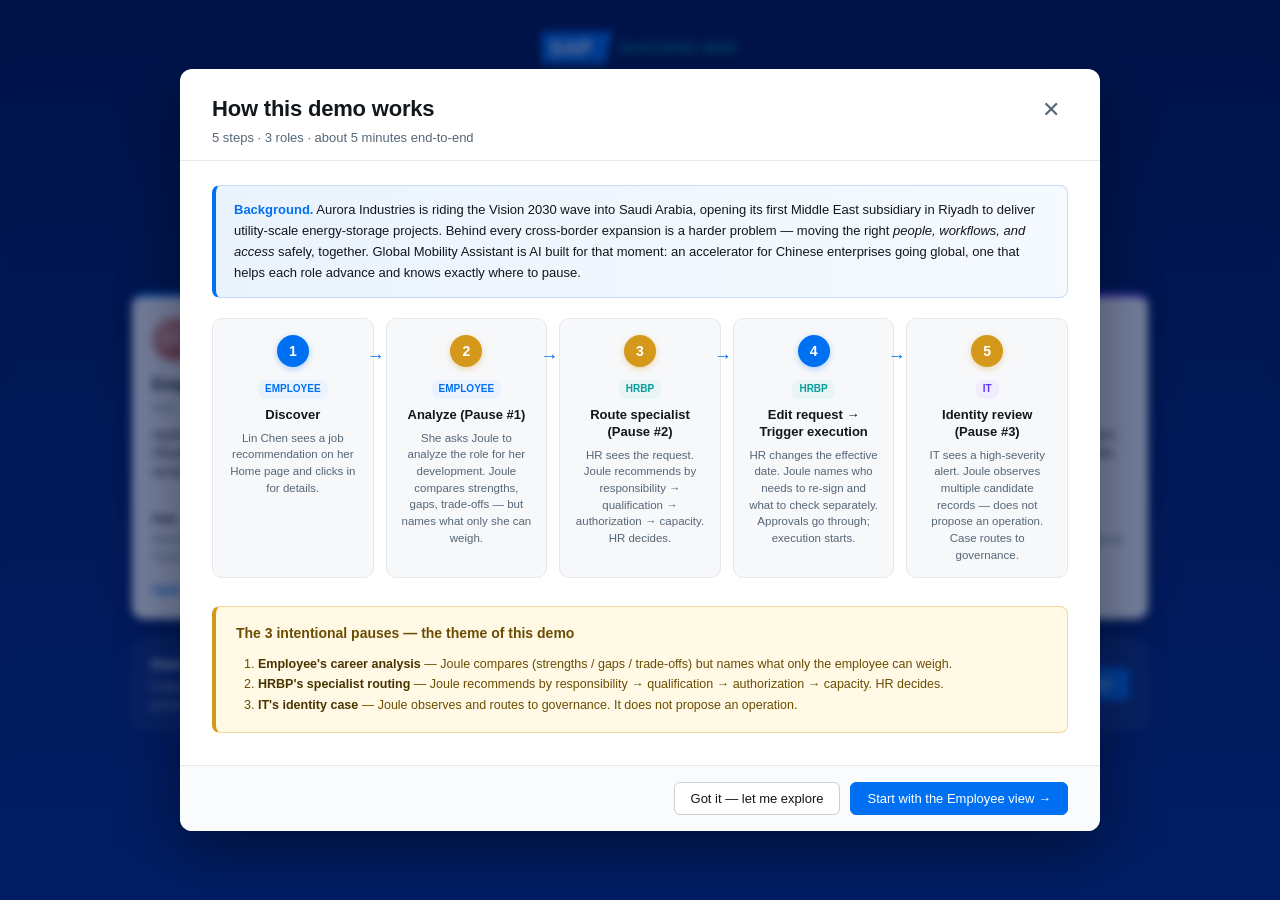
==== commit 2af5faef: "zh: complete HRBP + IT localization; tighten Landing layout - HRBP page: fully localize views (appro" ====
--- a/prototype/index.html
+++ b/prototype/index.html
@@ -8,16 +8,17 @@
   <link rel="stylesheet" href="shared/shell.css" />
   <link rel="stylesheet" href="shared/guide.css" />
   <style>
-    body { background: linear-gradient(180deg, #00144A 0%, #002A86 100%); min-height: 100vh; color: #fff; }
-    .landing { max-width: 1080px; margin: 0 auto; padding: 60px 32px 100px; }
-    .landing-header { text-align: center; margin-bottom: 40px; }
-    .landing-header .logo { display: inline-flex; align-items: center; gap: 8px; margin-bottom: 20px; }
-    .landing-header h1 { font-size: 34px; font-weight: 700; margin: 0 0 8px; letter-spacing: -0.4px; }
-    .landing-header .subtitle { color: #B4C6DF; font-size: 15px; max-width: 640px; margin: 0 auto; line-height: 1.6; }
-    .role-grid { display: grid; grid-template-columns: repeat(3, 1fr); gap: 20px; margin-bottom: 40px; }
+    html, body { background: #00144A; }
+    body { background: linear-gradient(180deg, #00144A 0%, #002A86 100%); background-attachment: fixed; min-height: 100vh; color: #fff; }
+    .landing { max-width: 1080px; margin: 0 auto; padding: 32px 32px 40px; }
+    .landing-header { text-align: center; margin-bottom: 24px; }
+    .landing-header .logo { display: inline-flex; align-items: center; gap: 8px; margin-bottom: 12px; }
+    .landing-header h1 { font-size: 28px; font-weight: 700; margin: 0 0 6px; letter-spacing: -0.4px; }
+    .landing-header .subtitle { color: #B4C6DF; font-size: 13.5px; max-width: 720px; margin: 0 auto; line-height: 1.55; }
+    .role-grid { display: grid; grid-template-columns: repeat(3, 1fr); gap: 16px; margin-bottom: 20px; }
     .role-card {
       background: #fff; color: var(--text-primary);
-      border-radius: 12px; padding: 28px 24px; text-decoration: none;
+      border-radius: 12px; padding: 20px 20px; text-decoration: none;
       box-shadow: 0 10px 32px rgba(0,0,0,0.25);
       transition: transform 0.15s, box-shadow 0.15s;
       display: flex; flex-direction: column;
@@ -28,27 +29,27 @@
     .role-card.hrbp { border-top-color: var(--role-hrbp); }
     .role-card.it { border-top-color: var(--role-it); }
     .role-card .role-avatar {
-      width: 52px; height: 52px; border-radius: 50%;
+      width: 44px; height: 44px; border-radius: 50%;
       display: flex; align-items: center; justify-content: center;
-      color: #fff; font-weight: 700; font-size: 18px; margin-bottom: 16px;
+      color: #fff; font-weight: 700; font-size: 16px; margin-bottom: 12px;
     }
     .role-card.employee .role-avatar { background: linear-gradient(135deg, #F1B6A7, #C74A3A); }
     .role-card.hrbp .role-avatar     { background: linear-gradient(135deg, #A4E0C0, #049F9A); }
     .role-card.it .role-avatar       { background: linear-gradient(135deg, #B894FF, #5D36FF); }
-    .role-card h2 { margin: 0 0 4px; font-size: 18px; }
-    .role-card .role-person { color: var(--text-muted); font-size: 13px; margin-bottom: 12px; }
-    .role-card .role-desc { color: var(--text-primary); font-size: 13px; line-height: 1.55; margin-bottom: 14px; flex: 1; }
-    .role-card .steps { font-size: 12px; color: var(--text-secondary); line-height: 1.6; margin-bottom: 12px; }
-    .role-card .steps b { display: block; color: var(--text-primary); margin-bottom: 4px; }
-    .role-card .role-open { margin-top: 8px; color: var(--sap-blue); font-weight: 600; font-size: 13px; }
-    .landing-footer { text-align: center; margin-top: 40px; color: #7A94BE; font-size: 12px; }
+    .role-card h2 { margin: 0 0 4px; font-size: 16px; }
+    .role-card .role-person { color: var(--text-muted); font-size: 12px; margin-bottom: 8px; }
+    .role-card .role-desc { color: var(--text-primary); font-size: 12.5px; line-height: 1.5; margin-bottom: 10px; flex: 1; }
+    .role-card .steps { font-size: 11.5px; color: var(--text-secondary); line-height: 1.55; margin-bottom: 8px; }
+    .role-card .steps b { display: block; color: var(--text-primary); margin-bottom: 3px; }
+    .role-card .role-open { margin-top: 6px; color: var(--sap-blue); font-weight: 600; font-size: 12.5px; }
+    .landing-footer { text-align: center; margin-top: 20px; color: #7A94BE; font-size: 11px; }
 
     .landing-how-to {
       background: rgba(255,255,255,0.06);
       border: 1px solid rgba(255,255,255,0.14);
       border-radius: 12px;
-      padding: 20px 24px;
-      margin-top: 20px;
+      padding: 14px 18px;
+      margin-top: 12px;
       color: #E3ECFA;
     }
     .landing-how-to .how-to-header {
@@ -58,21 +59,21 @@
       gap: 20px;
     }
     .landing-how-to h3 {
-      margin: 0 0 6px;
-      font-size: 16px;
+      margin: 0 0 4px;
+      font-size: 14px;
       color: #fff;
     }
     .landing-how-to p {
       margin: 0;
-      font-size: 13px;
-      line-height: 1.55;
+      font-size: 12px;
+      line-height: 1.5;
       color: #B4C6DF;
-      max-width: 640px;
+      max-width: 720px;
     }
     .landing-how-to .btn.primary {
       flex-shrink: 0;
-      padding: 10px 18px;
-      font-size: 13px;
+      padding: 8px 16px;
+      font-size: 12.5px;
       white-space: nowrap;
     }
     @media (max-width: 768px) {
@@ -81,16 +82,16 @@
 
     /* ============ Mobile adaptation · < 768px ============ */
     @media (max-width: 768px) {
-      .landing { padding: 30px 16px 80px; }
-      .landing-header { margin-bottom: 24px; }
-      .landing-header h1 { font-size: 26px; }
-      .landing-header .subtitle { font-size: 13px; padding: 0 8px; }
-      .role-grid { grid-template-columns: 1fr; gap: 14px; margin-bottom: 24px; }
-      .role-card { padding: 20px 18px; }
-      .role-card h2 { font-size: 16px; }
-      .role-card .role-avatar { width: 44px; height: 44px; font-size: 16px; margin-bottom: 12px; }
-      .role-card .steps { font-size: 11.5px; }
-      .landing-footer { font-size: 11px; margin-top: 24px; }
+      .landing { padding: 24px 16px 40px; }
+      .landing-header { margin-bottom: 20px; }
+      .landing-header h1 { font-size: 22px; }
+      .landing-header .subtitle { font-size: 12.5px; padding: 0 8px; }
+      .role-grid { grid-template-columns: 1fr; gap: 12px; margin-bottom: 16px; }
+      .role-card { padding: 16px 16px; }
+      .role-card h2 { font-size: 15px; }
+      .role-card .role-avatar { width: 40px; height: 40px; font-size: 14px; margin-bottom: 10px; }
+      .role-card .steps { font-size: 11px; }
+      .landing-footer { font-size: 10.5px; margin-top: 16px; }
     }
   </style>
 </head>
@@ -103,11 +104,9 @@
       </div>
       <h1>Global Mobility Assistant</h1>
       <div class="subtitle">
-        Aurora Industries — a Chinese renewable-energy group — is riding the <b>Vision 2030 wave</b> into Saudi Arabia,
-        opening its first Middle East subsidiary in Riyadh to deliver utility-scale energy-storage projects.
+        Aurora is a Chinese renewable energy company. As the Middle East's clean energy market continues to grow, the company has decided to establish its first regional subsidiary in Riyadh to expand its local presence and support project delivery.
         <br><br>
-        Behind every cross-border expansion is a harder problem: <b>moving the right people, workflows, and access — safely, together.</b>
-        Global Mobility Assistant is AI built for that moment — an accelerator for Chinese enterprises going global, one that helps each role advance and knows exactly where to pause.
+        A successful market entry takes more than business opportunity. Employee mobility, process coordination, and access provisioning must move forward together. A delay in any one area can affect team readiness and project progress. Global Mobility Assistant helps coordinate these activities while keeping human review at key decision points.
       </div>
     </div>
 
@@ -159,7 +158,7 @@
       <div class="how-to-header">
         <div>
           <h3>How this demo works</h3>
-          <p>Follow along as a Chinese renewables group moves an employee from Shanghai to Riyadh. Three roles, three intentional pauses where AI stops and hands the next step to a human.</p>
+          <p>Follow Joule Global Mobility Assistant through an employee relocation from Shanghai to Riyadh. See how the Agent coordinates the process, flags risks, and moves tasks forward, while leaving key decisions and approvals to the right people.</p>
         </div>
         <button class="btn primary" id="learnMoreBtn">See the full walkthrough</button>
       </div>
